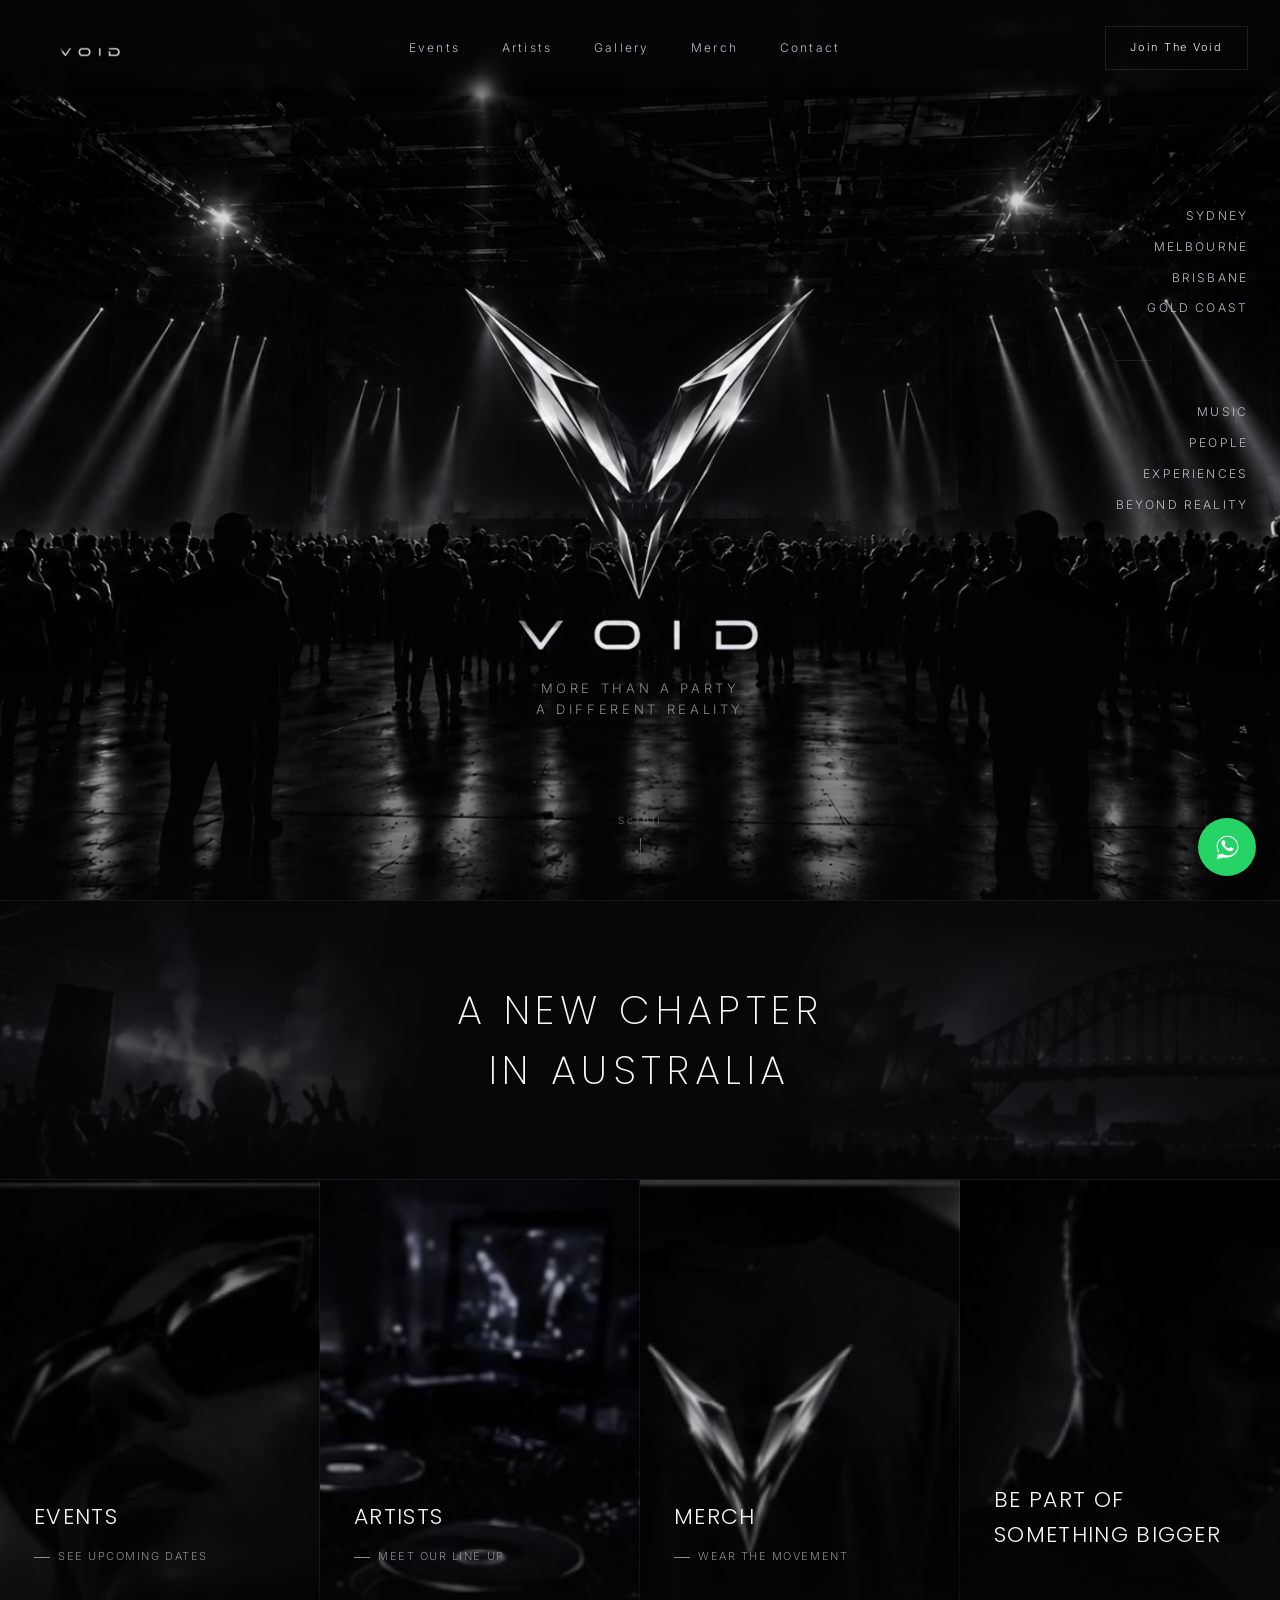
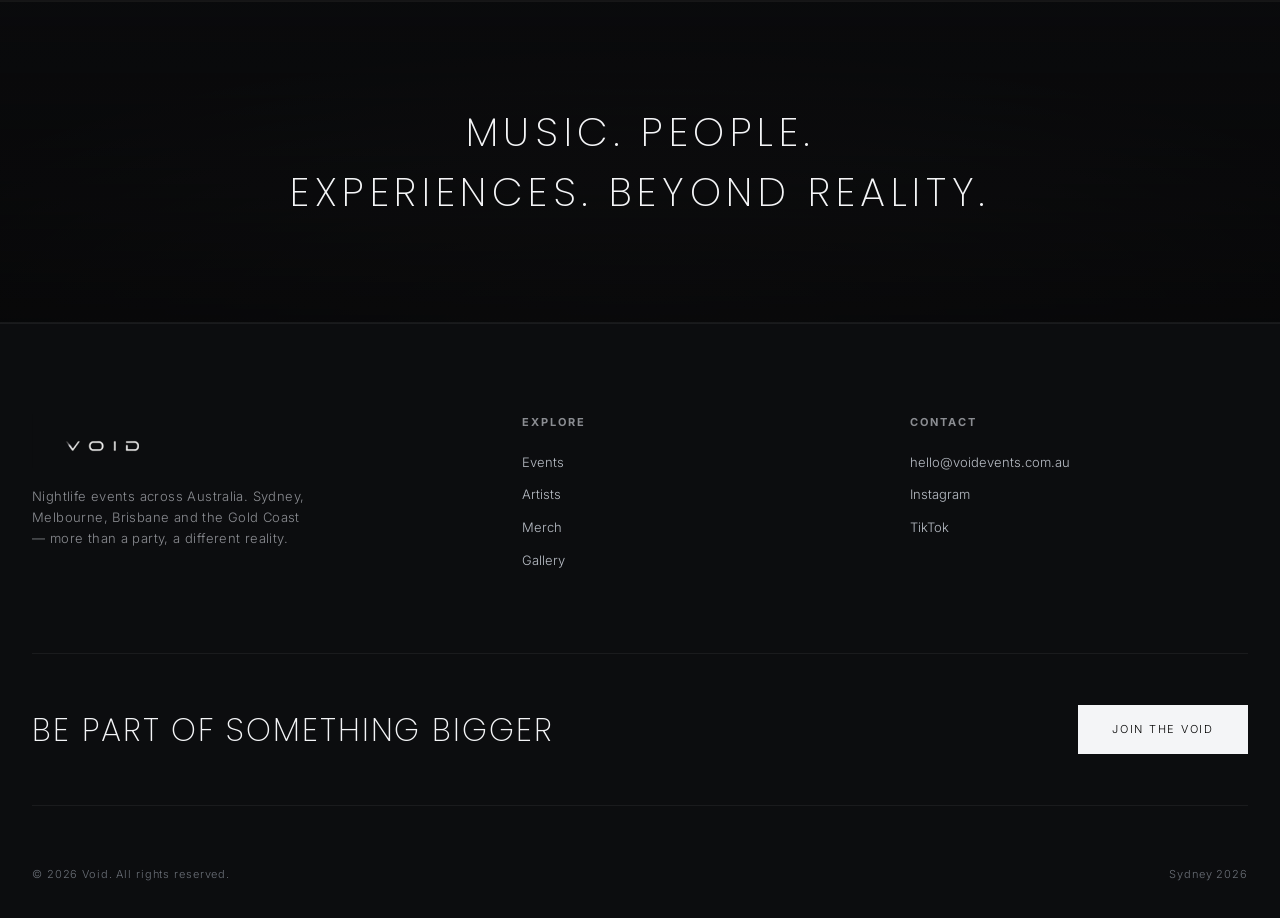
==== index.html @ 82a49cd1 "First commit site Void" ====
<!DOCTYPE html>
<html lang="pt-BR">
<head>
<meta charset="UTF-8">
<meta name="viewport" content="width=device-width, initial-scale=1.0">
<title>VOID — More Than A Party. A Different Reality.</title>
<meta name="description" content="VOID — eventos de música eletrônica em Sydney, Melbourne, Brisbane e Gold Coast. Mais que uma festa, uma realidade diferente.">
<link rel="preconnect" href="https://fonts.googleapis.com">
<link rel="preconnect" href="https://fonts.gstatic.com" crossorigin>
<link href="https://fonts.googleapis.com/css2?family=Poppins:wght@200;300;400;600&family=Inter:wght@300;400;500&display=swap" rel="stylesheet">
<link rel="stylesheet" href="assets/style.css">
</head>
<body>

<header>
  <nav class="nav">
    <a href="index.html"><img src="assets/img/void-logo.png" alt="VOID" class="logo-img"></a>
    <ul class="nav-links">
      <li><a href="events.html">Events</a></li>
      <li><a href="artists.html">Artists</a></li>
      <li><a href="index.html#gallery">Gallery</a></li>
      <li><a href="merch.html">Merch</a></li>
      <li><a href="contact.html">Contact</a></li>
    </ul>
    <a href="contact.html" class="nav-cta">Join The Void</a>
    <button class="burger" id="burger" aria-label="Open menu" aria-expanded="false">
      <span></span><span></span><span></span>
    </button>
  </nav>
</header>

<div class="mobile-panel" id="mobilePanel">
  <a href="events.html">Events</a>
  <a href="artists.html">Artists</a>
  <a href="index.html#gallery">Gallery</a>
  <a href="merch.html">Merch</a>
  <a href="contact.html">Contact</a>
  <a href="contact.html" class="nav-cta">Join The Void</a>
</div>

<section class="hero" id="top">
  <div class="hero-grid">
    <h1 class="sr-only">VOID — More Than A Party, A Different Reality</h1>
    <div class="hero-center">
      <img src="assets/img/void-logo-full.png" alt="VOID" class="logo-mark-full">
      <!-- EDITE A FRASE DE EFEITO AQUI -->
      <p class="hero-tagline">
        <span>More Than A Party</span>
        <span>A Different Reality</span>
      </p>
    </div>

    <div class="hero-side">
      <!-- EDITE AS CIDADES AQUI -->
      <ul>
        <li>Sydney</li>
        <li>Melbourne</li>
        <li>Brisbane</li>
        <li>Gold Coast</li>
      </ul>
      <div class="rule"></div>
      <!-- EDITE AS PALAVRAS-CHAVE AQUI -->
      <ul>
        <li>Music</li>
        <li>People</li>
        <li>Experiences</li>
        <li>Beyond Reality</li>
      </ul>
    </div>
  </div>

  <div class="scroll-cue">Scroll</div>
</section>

<section class="chapter-photo">
  <!-- EDITE O TÍTULO DO BANNER AQUI -->
  <h2>A New Chapter<br>In Australia</h2>
</section>

<section class="feature-grid">
  <a class="feature" href="events.html" style="background-image:url('assets/img/feature-events.png');">
    <div class="feature-label">Events</div>
    <div class="feature-link"><span class="bar"></span>See Upcoming Dates</div>
  </a>
  <a class="feature" href="artists.html" style="background-image:url('assets/img/feature-artists.png');">
    <div class="feature-label">Artists</div>
    <div class="feature-link"><span class="bar"></span>Meet Our Line Up</div>
  </a>
  <a class="feature" href="merch.html" style="background-image:url('assets/img/feature-merch.png');">
    <div class="feature-label">Merch</div>
    <div class="feature-link"><span class="bar"></span>Wear The Movement</div>
  </a>
  <a class="feature plain" href="contact.html" style="background-image:url('assets/img/feature-bigger.png');">
    <div class="feature-label">Be Part Of<br>Something Bigger</div>
  </a>
</section>

<section id="gallery" class="chapter" style="padding:100px 32px;">
  <h2>Music. People.<br>Experiences. Beyond Reality.</h2>
</section>

<footer id="contact">
  <div class="footer-top">
    <div class="footer-brand">
      <img src="assets/img/void-logo.png" alt="VOID" class="logo-img-lg" style="margin-bottom:18px;">
      <p>Nightlife events across Australia. Sydney, Melbourne, Brisbane and the Gold Coast — more than a party, a different reality.</p>
    </div>
    <div class="footer-col">
      <h4>Explore</h4>
      <ul>
        <li><a href="events.html">Events</a></li>
        <li><a href="artists.html">Artists</a></li>
        <li><a href="merch.html">Merch</a></li>
        <li><a href="index.html#gallery">Gallery</a></li>
      </ul>
    </div>
    <div class="footer-col">
      <h4>Contact</h4>
      <ul>
        <li><a href="mailto:hello@voidevents.com.au">hello@voidevents.com.au</a></li>
        <li><a href="#">Instagram</a></li>
        <li><a href="#">TikTok</a></li>
      </ul>
    </div>
  </div>

  <div class="footer-cta">
    <h3>Be part of something bigger</h3>
    <a href="contact.html" class="btn-solid">Join The Void</a>
  </div>

  <div class="footer-bottom">
    <span>© 2026 Void. All rights reserved.</span>
    <span>Sydney 2026</span>
  </div>
</footer>

<script src="assets/script.js"></script>
<a href="https://wa.me/61424786289" class="whatsapp-float" target="_blank" rel="noopener" aria-label="Falar no WhatsApp">
  <svg viewBox="0 0 32 32" fill="white" xmlns="http://www.w3.org/2000/svg"><path d="M16.004 3C9.377 3 4 8.373 4 15c0 2.386.7 4.61 1.902 6.478L4 29l7.72-1.867A11.94 11.94 0 0 0 16.004 27C22.63 27 28 21.627 28 15S22.63 3 16.004 3Zm0 21.818c-2.02 0-3.9-.59-5.48-1.605l-.393-.242-4.58 1.107 1.128-4.463-.256-.412A9.77 9.77 0 0 1 5.2 15c0-5.96 4.848-10.818 10.804-10.818S26.808 9.04 26.808 15 21.96 24.818 16.004 24.818Zm5.94-8.146c-.325-.163-1.923-.95-2.222-1.058-.298-.108-.516-.163-.733.163-.217.326-.842 1.058-1.033 1.276-.19.217-.38.244-.706.081-.325-.163-1.373-.506-2.615-1.612-.967-.862-1.62-1.926-1.81-2.252-.19-.326-.02-.502.143-.664.147-.146.325-.38.488-.57.163-.19.217-.326.325-.543.108-.217.054-.407-.027-.57-.081-.163-.733-1.767-1.005-2.42-.264-.635-.532-.55-.733-.56l-.624-.011c-.217 0-.57.081-.868.407-.298.326-1.14 1.114-1.14 2.718 0 1.604 1.167 3.154 1.33 3.37.163.217 2.297 3.508 5.566 4.92.778.336 1.385.537 1.858.687.78.248 1.49.213 2.052.13.626-.094 1.923-.786 2.194-1.545.27-.76.27-1.41.19-1.545-.081-.136-.298-.217-.624-.38Z"/></svg>
</a>
</body>
</html>
---- assets/style.css ----
:root{
  --black: #060607;
  --black-2: #0c0d0f;
  --black-3: #121316;
  --line: rgba(255,255,255,0.10);
  --line-soft: rgba(255,255,255,0.06);
  --silver-1: #f4f5f7;
  --silver-2: #b9bec6;
  --silver-3: #6b7078;
  --grey-text: #8b8d92;
  --pink: #ff1f8f;
  --pink-dim: rgba(255,31,143,0.35);
}

*{margin:0;padding:0;box-sizing:border-box;}
html{scroll-behavior:smooth;}
body{
  background:var(--black);
  color:var(--silver-1);
  font-family:'Inter',sans-serif;
  font-weight:300;
  line-height:1.6;
  overflow-x:hidden;
}
.wordmark{
  font-family:'Poppins',sans-serif;
  font-weight:200;
  letter-spacing:0.5em;
  text-transform:uppercase;
}
a{color:inherit;text-decoration:none;}
ul{list-style:none;}
img{max-width:100%;display:block;}
::selection{background:var(--pink);color:#000;}
a:focus-visible, button:focus-visible, input:focus-visible, textarea:focus-visible, select:focus-visible{
  outline:1px solid var(--pink);
  outline-offset:4px;
}

.container{width:100%;max-width:1360px;margin:0 auto;padding:0 32px;}

/* ---------- NAV ---------- */
header{
  position:fixed; top:0; left:0; right:0; z-index:100;
  background:linear-gradient(to bottom, rgba(6,6,7,0.92), rgba(6,6,7,0));
  backdrop-filter:blur(6px);
}
.nav{
  display:flex; align-items:center; justify-content:space-between;
  padding:26px 32px; max-width:1360px; margin:0 auto;
}
.logo-small{font-family:'Poppins',sans-serif; font-weight:300; font-size:20px; letter-spacing:0.55em;}
.logo-img{height:44px; width:auto; display:block;}
.logo-img-lg{height:54px; width:auto; display:block;}
.sr-only{
  position:absolute; width:1px; height:1px; padding:0; margin:-1px; overflow:hidden;
  clip:rect(0,0,0,0); white-space:nowrap; border:0;
}
.nav-links{display:flex; gap:42px; font-size:12px; letter-spacing:0.18em; color:var(--silver-2);}
.nav-links a{position:relative; padding-bottom:4px; transition:color .25s ease;}
.nav-links a::after{content:""; position:absolute; left:0; bottom:0; width:0; height:1px; background:var(--silver-1); transition:width .3s ease;}
.nav-links a:hover{color:var(--silver-1);}
.nav-links a:hover::after{width:100%;}
.nav-links a.active{color:var(--silver-1);}
.nav-links a.active::after{width:100%;}
.nav-cta{
  font-size:11px; letter-spacing:0.16em; padding:12px 24px; border:1px solid var(--line);
  color:var(--silver-1); white-space:nowrap; transition:border-color .25s ease, background .25s ease;
}
.nav-cta:hover{border-color:var(--silver-1); background:rgba(255,255,255,0.04);}

.burger{display:none; flex-direction:column; gap:5px; background:none; border:none; cursor:pointer; padding:8px;}
.burger span{width:22px; height:1px; background:var(--silver-1); display:block; transition:transform .3s ease, opacity .3s ease;}
.burger.open span:nth-child(1){transform:translateY(6px) rotate(45deg);}
.burger.open span:nth-child(2){opacity:0;}
.burger.open span:nth-child(3){transform:translateY(-6px) rotate(-45deg);}

.mobile-panel{
  display:none; position:fixed; inset:0; z-index:99; background:var(--black);
  padding:110px 32px 40px; flex-direction:column; gap:28px;
}
.mobile-panel.open{display:flex;}
.mobile-panel a{
  font-family:'Poppins',sans-serif; font-size:22px; letter-spacing:0.12em; font-weight:300;
  color:var(--silver-1); border-bottom:1px solid var(--line-soft); padding-bottom:20px;
}
.mobile-panel .nav-cta{align-self:flex-start; margin-top:8px;}

/* ---------- HERO (home) ---------- */
.hero{
  position:relative; min-height:100vh; display:flex; align-items:center; padding-top:120px;
  background:
    radial-gradient(ellipse 700px 460px at 50% 46%, rgba(6,6,7,0.5) 0%, rgba(6,6,7,0.2) 55%, rgba(6,6,7,0) 100%),
    linear-gradient(180deg, rgba(6,6,7,0.55) 0%, rgba(6,6,7,0.05) 22%, rgba(6,6,7,0.15) 65%, rgba(6,6,7,0.6) 100%),
    url('img/hero-bee.png') center 42%/cover no-repeat,
    var(--black);
  overflow:hidden;
}
.hero-grid{
  position:relative; width:100%; max-width:1360px; margin:0 auto; padding:60px 32px 90px;
  min-height:calc(100vh - 210px);
  display:flex; flex-direction:column; justify-content:center; align-items:center;
}
.hero-center{text-align:center; position:relative; z-index:1;}
.logo-mark-full{
  width:min(400px, 72vw); margin:0 auto 8px; display:block;
  filter:drop-shadow(0 0 18px rgba(255,255,255,0.06));
  animation:float 7s ease-in-out infinite, glow-pulse 5s ease-in-out infinite;
}
@keyframes glow-pulse{
  0%,100%{filter:drop-shadow(0 0 14px rgba(255,255,255,0.05));}
  50%{filter:drop-shadow(0 0 30px rgba(255,255,255,0.12));}
}
.logo-mark{width:min(320px, 60vw); margin:0 auto 8px; filter:drop-shadow(0 0 40px rgba(255,255,255,0.08)); animation:float 7s ease-in-out infinite;}
@keyframes float{0%,100%{transform:translateY(0);} 50%{transform:translateY(-10px);}}
.hero-wordmark{
  font-size:clamp(38px, 7vw, 76px); letter-spacing:0.42em; font-weight:200;
  background:linear-gradient(180deg, var(--silver-1) 0%, var(--silver-2) 45%, var(--silver-3) 100%);
  -webkit-background-clip:text; background-clip:text; color:transparent; margin-bottom:22px;
}
.hero-tagline{font-size:13px; letter-spacing:0.28em; color:var(--grey-text); text-transform:uppercase;}
.hero-tagline span{display:block;}
.hero-side{
  position:absolute; top:36px; right:32px;
  display:flex; flex-direction:column; gap:34px;
  font-size:12px; letter-spacing:0.18em; color:var(--silver-2); text-transform:uppercase;
  text-align:right; z-index:1;
}
.hero-side .rule{width:36px; height:1px; background:var(--line); margin:2px 0;}
.hero-side li{padding:4px 0; line-height:1.9;}
.scroll-cue{
  position:absolute; bottom:28px; left:50%; transform:translateX(-50%);
  font-size:10px; letter-spacing:0.3em; color:var(--silver-3);
  display:flex; flex-direction:column; align-items:center; gap:10px;
}
.scroll-cue::after{content:""; width:1px; height:34px; background:linear-gradient(var(--silver-3), transparent); animation:pulse-line 2.2s ease-in-out infinite;}
@keyframes pulse-line{0%,100%{opacity:.3;} 50%{opacity:1;}}

/* ---------- PAGE HERO (sub-pages) ---------- */
.page-hero{
  position:relative; padding:190px 32px 90px; text-align:center;
  background:
    linear-gradient(180deg, rgba(6,6,7,0.88), rgba(6,6,7,0.94)),
    url('img/chapter-bg.png') center/cover no-repeat,
    var(--black);
  border-bottom:1px solid var(--line-soft);
}
.page-hero .eyebrow{font-size:11px; letter-spacing:0.24em; color:var(--grey-text); text-transform:uppercase; margin-bottom:18px;}
.page-hero h1{
  font-family:'Poppins',sans-serif; font-weight:200; letter-spacing:0.1em;
  font-size:clamp(32px, 6vw, 58px); text-transform:uppercase;
}
.page-hero p{margin-top:22px; color:var(--grey-text); font-size:14px; max-width:520px; margin-left:auto; margin-right:auto;}

/* ---------- CHAPTER BANNER ---------- */
.chapter{
  position:relative; padding:130px 32px; text-align:center;
  background:linear-gradient(180deg, rgba(6,6,7,0.4), rgba(6,6,7,0.85)),
    radial-gradient(ellipse 1200px 400px at 50% 100%, rgba(255,255,255,0.06), transparent 70%), var(--black-2);
  border-top:1px solid var(--line-soft); border-bottom:1px solid var(--line-soft); overflow:hidden;
}
.chapter-photo{
  position:relative; min-height:280px; display:flex; align-items:center; justify-content:center;
  padding:60px 32px; text-align:center;
  background:
    linear-gradient(180deg, rgba(6,6,7,0.72), rgba(6,6,7,0.72)),
    url('img/chapter-bg.png') center/cover no-repeat,
    var(--black-2);
  border-top:1px solid var(--line-soft); border-bottom:1px solid var(--line-soft);
}
.chapter-photo h2{
  position:relative;
  font-family:'Poppins',sans-serif; font-weight:200; letter-spacing:0.14em;
  font-size:clamp(22px, 4vw, 40px); line-height:1.5; text-transform:uppercase;
}
@media (max-width:960px){
  .chapter-photo{min-height:340px; background-position:65% center;}
}
.chapter h2{
  position:relative; font-family:'Poppins',sans-serif; font-weight:200;
  font-size:clamp(22px, 4vw, 40px); letter-spacing:0.14em; line-height:1.5; text-transform:uppercase;
}

/* ---------- FEATURE GRID ---------- */
.feature-grid{display:grid; grid-template-columns:repeat(4, 1fr); border-bottom:1px solid var(--line-soft);}
.feature{
  position:relative; min-height:420px; padding:34px; display:flex; flex-direction:column; justify-content:flex-end;
  border-right:1px solid var(--line-soft); background-color:var(--black-2);
  background-size:cover; background-position:center top;
  overflow:hidden; isolation:isolate;
}
.feature:last-child{border-right:none;}
.feature::before{
  content:""; position:absolute; inset:0; z-index:0;
  background:linear-gradient(180deg, rgba(6,6,7,0) 40%, rgba(6,6,7,0.55) 100%);
  transition:background .35s ease;
}
.feature:hover::before{background:linear-gradient(180deg, rgba(6,6,7,0.05) 30%, rgba(6,6,7,0.75) 100%);}
.feature-label{font-family:'Poppins',sans-serif; font-weight:300; font-size:22px; letter-spacing:0.06em; text-transform:uppercase; position:relative; z-index:1; margin-bottom:14px;}
.feature-link{position:relative; z-index:1; font-size:11px; letter-spacing:0.14em; text-transform:uppercase; color:var(--grey-text); display:inline-flex; align-items:center; gap:8px;}
.feature-link .bar{width:16px; height:1px; background:var(--grey-text);}
.feature.plain{justify-content:flex-end; background-color:var(--black);}

/* ---------- GENERIC SECTION ---------- */
.section{padding:130px 32px;}
.section-head{
  max-width:1360px; margin:0 auto 70px; display:flex; align-items:flex-end; justify-content:space-between;
  gap:24px; flex-wrap:wrap;
}
.section-head h2{font-family:'Poppins',sans-serif; font-weight:200; font-size:clamp(26px, 4vw, 40px); letter-spacing:0.1em; text-transform:uppercase;}
.section-head p{font-size:12px; letter-spacing:0.1em; color:var(--grey-text); max-width:280px; text-align:right;}

/* ---------- EVENTS ---------- */
.event-list{max-width:1360px; margin:0 auto; display:flex; flex-direction:column; border-top:1px solid var(--line-soft);}
.event-row{
  display:grid; grid-template-columns:120px 1fr auto auto; align-items:center; gap:28px;
  padding:30px 8px; border-bottom:1px solid var(--line-soft); transition:background .25s ease;
}
.event-row:hover{background:var(--black-2);}
.event-date{font-family:'Poppins',sans-serif; letter-spacing:0.08em;}
.event-date .day{font-size:30px; font-weight:200; display:block; color:var(--silver-1);}
.event-date .month{font-size:11px; letter-spacing:0.2em; color:var(--grey-text); text-transform:uppercase;}
.event-info h3{font-size:17px; font-weight:400; letter-spacing:0.02em; margin-bottom:6px;}
.event-info span{font-size:12px; color:var(--grey-text); letter-spacing:0.05em;}
.event-city{font-size:11px; letter-spacing:0.16em; text-transform:uppercase; color:var(--silver-2); border:1px solid var(--line); padding:8px 16px; white-space:nowrap;}
.event-ticket{font-size:11px; letter-spacing:0.14em; text-transform:uppercase; color:var(--silver-1); white-space:nowrap; display:inline-flex; align-items:center; gap:8px;}
.event-ticket .bar{width:16px; height:1px; background:var(--silver-1);}

/* ---------- ARTISTS ---------- */
.artist-grid{max-width:1360px; margin:0 auto; display:grid; grid-template-columns:repeat(3, 1fr); gap:2px; background:var(--line-soft);}
.artist-card{background:var(--black); padding:0; position:relative; overflow:hidden;}
.artist-visual{
  height:320px; position:relative; display:flex; align-items:center; justify-content:center;
  background:radial-gradient(circle at 30% 20%, rgba(255,255,255,0.08), transparent 55%), var(--black-2);
}
.artist-visual svg{width:70px; opacity:0.85;}
.artist-body{padding:26px 28px 32px;}
.artist-body h3{font-family:'Poppins',sans-serif; font-weight:300; font-size:18px; letter-spacing:0.06em; text-transform:uppercase; margin-bottom:8px;}
.artist-body p{font-size:12px; color:var(--grey-text); letter-spacing:0.03em; margin-bottom:16px;}
.artist-tags{display:flex; gap:8px; flex-wrap:wrap;}
.artist-tags span{font-size:10px; letter-spacing:0.12em; text-transform:uppercase; color:var(--silver-3); border:1px solid var(--line-soft); padding:5px 10px;}

/* ---------- MERCH / SHOP ---------- */
.shop-grid{max-width:1360px; margin:0 auto; display:grid; grid-template-columns:repeat(3, 1fr); gap:28px;}
.shirt-card{background:var(--black-2); border:1px solid var(--line-soft); padding:36px 30px 26px; display:flex; flex-direction:column;}
.shirt-visual{position:relative; height:260px; display:flex; align-items:center; justify-content:center; margin-bottom:24px;}
.shirt-svg{width:180px;}
.shirt-meta{display:flex; justify-content:space-between; align-items:baseline; border-top:1px solid var(--line-soft); padding-top:16px; margin-top:auto;}
.shirt-meta .name{font-family:'Poppins',sans-serif; font-size:13px; letter-spacing:0.08em; text-transform:uppercase;}
.shirt-meta .price{font-size:13px; color:var(--silver-2);}
.shirt-cta{
  margin-top:20px; font-size:11px; letter-spacing:0.14em; text-transform:uppercase; text-align:center;
  padding:14px; border:1px solid var(--line); color:var(--silver-1); transition:border-color .25s ease, background .25s ease;
}
.shirt-cta:hover{border-color:var(--silver-1); background:rgba(255,255,255,0.04);}

/* ---------- CONTACT FORM ---------- */
.contact-wrap{max-width:760px; margin:0 auto; padding:0 32px;}
.form-row{display:grid; grid-template-columns:1fr 1fr; gap:24px; margin-bottom:24px;}
.field{display:flex; flex-direction:column; gap:10px;}
.field.full{grid-column:1 / -1;}
.field label{font-size:11px; letter-spacing:0.16em; text-transform:uppercase; color:var(--grey-text);}
.field input, .field select, .field textarea{
  background:var(--black-2); border:1px solid var(--line); color:var(--silver-1);
  padding:14px 16px; font-family:'Inter',sans-serif; font-size:14px; font-weight:300;
  transition:border-color .25s ease;
}
.field input:focus, .field select:focus, .field textarea:focus{border-color:var(--silver-1); outline:none;}
.field textarea{resize:vertical; min-height:130px;}
.field .error{font-size:11px; color:var(--pink); min-height:14px;}
.submit-btn{
  width:100%; padding:18px; background:var(--silver-1); color:#000; border:none; cursor:pointer;
  font-size:12px; letter-spacing:0.18em; text-transform:uppercase; transition:opacity .25s ease;
}
.submit-btn:hover{opacity:.85;}
.form-status{margin-top:20px; font-size:13px; letter-spacing:0.03em; text-align:center; min-height:20px;}
.form-status.success{color:#7ef2b0;}
.form-status.error{color:var(--pink);}
.contact-info{max-width:760px; margin:0 auto 70px; display:grid; grid-template-columns:repeat(3,1fr); gap:24px; text-align:center; padding:0 32px;}
.contact-info div h4{font-size:11px; letter-spacing:0.18em; text-transform:uppercase; color:var(--grey-text); margin-bottom:10px;}
.contact-info div p, .contact-info div a{font-size:14px; color:var(--silver-2);}

/* ---------- FOOTER ---------- */
footer{padding:90px 32px 34px; background:var(--black-2); border-top:1px solid var(--line-soft);}
.footer-top{max-width:1360px; margin:0 auto 70px; display:grid; grid-template-columns:1.3fr 1fr 1fr; gap:50px;}
.footer-brand .logo-small{display:block; margin-bottom:18px;}
.footer-brand p{font-size:13px; color:var(--grey-text); max-width:280px; letter-spacing:0.03em;}
.footer-col h4{font-size:11px; letter-spacing:0.18em; text-transform:uppercase; color:var(--grey-text); margin-bottom:20px;}
.footer-col li{font-size:13px; margin-bottom:12px; color:var(--silver-2);}
.footer-col a:hover{color:var(--silver-1);}
.footer-cta{
  max-width:1360px; margin:0 auto 60px; padding:50px 0; border-top:1px solid var(--line-soft); border-bottom:1px solid var(--line-soft);
  display:flex; align-items:center; justify-content:space-between; gap:24px; flex-wrap:wrap;
}
.footer-cta h3{font-family:'Poppins',sans-serif; font-weight:200; font-size:clamp(22px,3.4vw,32px); letter-spacing:0.06em; text-transform:uppercase;}
.btn-solid{
  font-size:11px; letter-spacing:0.16em; text-transform:uppercase; padding:16px 34px; background:var(--silver-1);
  color:#000; white-space:nowrap; transition:opacity .25s ease; border:none; cursor:pointer;
}
.btn-solid:hover{opacity:.85;}
.footer-bottom{max-width:1360px; margin:0 auto; display:flex; justify-content:space-between; font-size:11px; letter-spacing:0.08em; color:var(--silver-3); flex-wrap:wrap; gap:10px;}

/* ---------- WHATSAPP FLOAT ---------- */
.whatsapp-float{
  position:fixed;
  right:24px;
  bottom:24px;
  z-index:200;
  width:58px;
  height:58px;
  border-radius:50%;
  background:#25D366;
  display:flex;
  align-items:center;
  justify-content:center;
  box-shadow:0 6px 22px rgba(0,0,0,0.45);
  transition:transform .25s ease, box-shadow .25s ease;
}
.whatsapp-float:hover{
  transform:scale(1.08);
  box-shadow:0 8px 28px rgba(0,0,0,0.55);
}
.whatsapp-float svg{width:29px; height:29px;}
@media (max-width:560px){
  .whatsapp-float{right:16px; bottom:16px; width:52px; height:52px;}
  .whatsapp-float svg{width:26px; height:26px;}
}

/* ---------- RESPONSIVE ---------- */
@media (max-width:960px){
  .nav-links{display:none;}
  .nav-cta{display:none;}
  .burger{display:flex;}
  .hero-grid{padding-top:20px;}
  .hero-side{
    position:static; margin-top:36px; align-items:center; text-align:center;
    flex-direction:row; flex-wrap:wrap; justify-content:center; gap:20px 34px;
  }
  .hero-side .rule{display:none;}
  .feature-grid{grid-template-columns:1fr 1fr;}
  .feature{min-height:280px; border-bottom:1px solid var(--line-soft);}
  .shop-grid{grid-template-columns:1fr 1fr;}
  .artist-grid{grid-template-columns:1fr 1fr;}
  .section-head{flex-direction:column; align-items:flex-start;}
  .section-head p{text-align:left;}
  .footer-top{grid-template-columns:1fr; gap:40px;}
  .event-row{grid-template-columns:1fr; gap:14px; text-align:left;}
  .contact-info{grid-template-columns:1fr; gap:34px;}
}
@media (max-width:560px){
  .container, .nav, .hero-grid, .chapter, .section, footer, .page-hero{padding-left:20px; padding-right:20px;}
  .feature-grid{grid-template-columns:1fr;}
  .feature{border-right:none;}
  .hero-wordmark{letter-spacing:0.28em;}
  .footer-cta{flex-direction:column; align-items:flex-start;}
  .shop-grid{grid-template-columns:1fr;}
  .artist-grid{grid-template-columns:1fr;}
  .form-row{grid-template-columns:1fr;}
}

@media (prefers-reduced-motion: reduce){*{animation:none !important; transition:none !important;}}
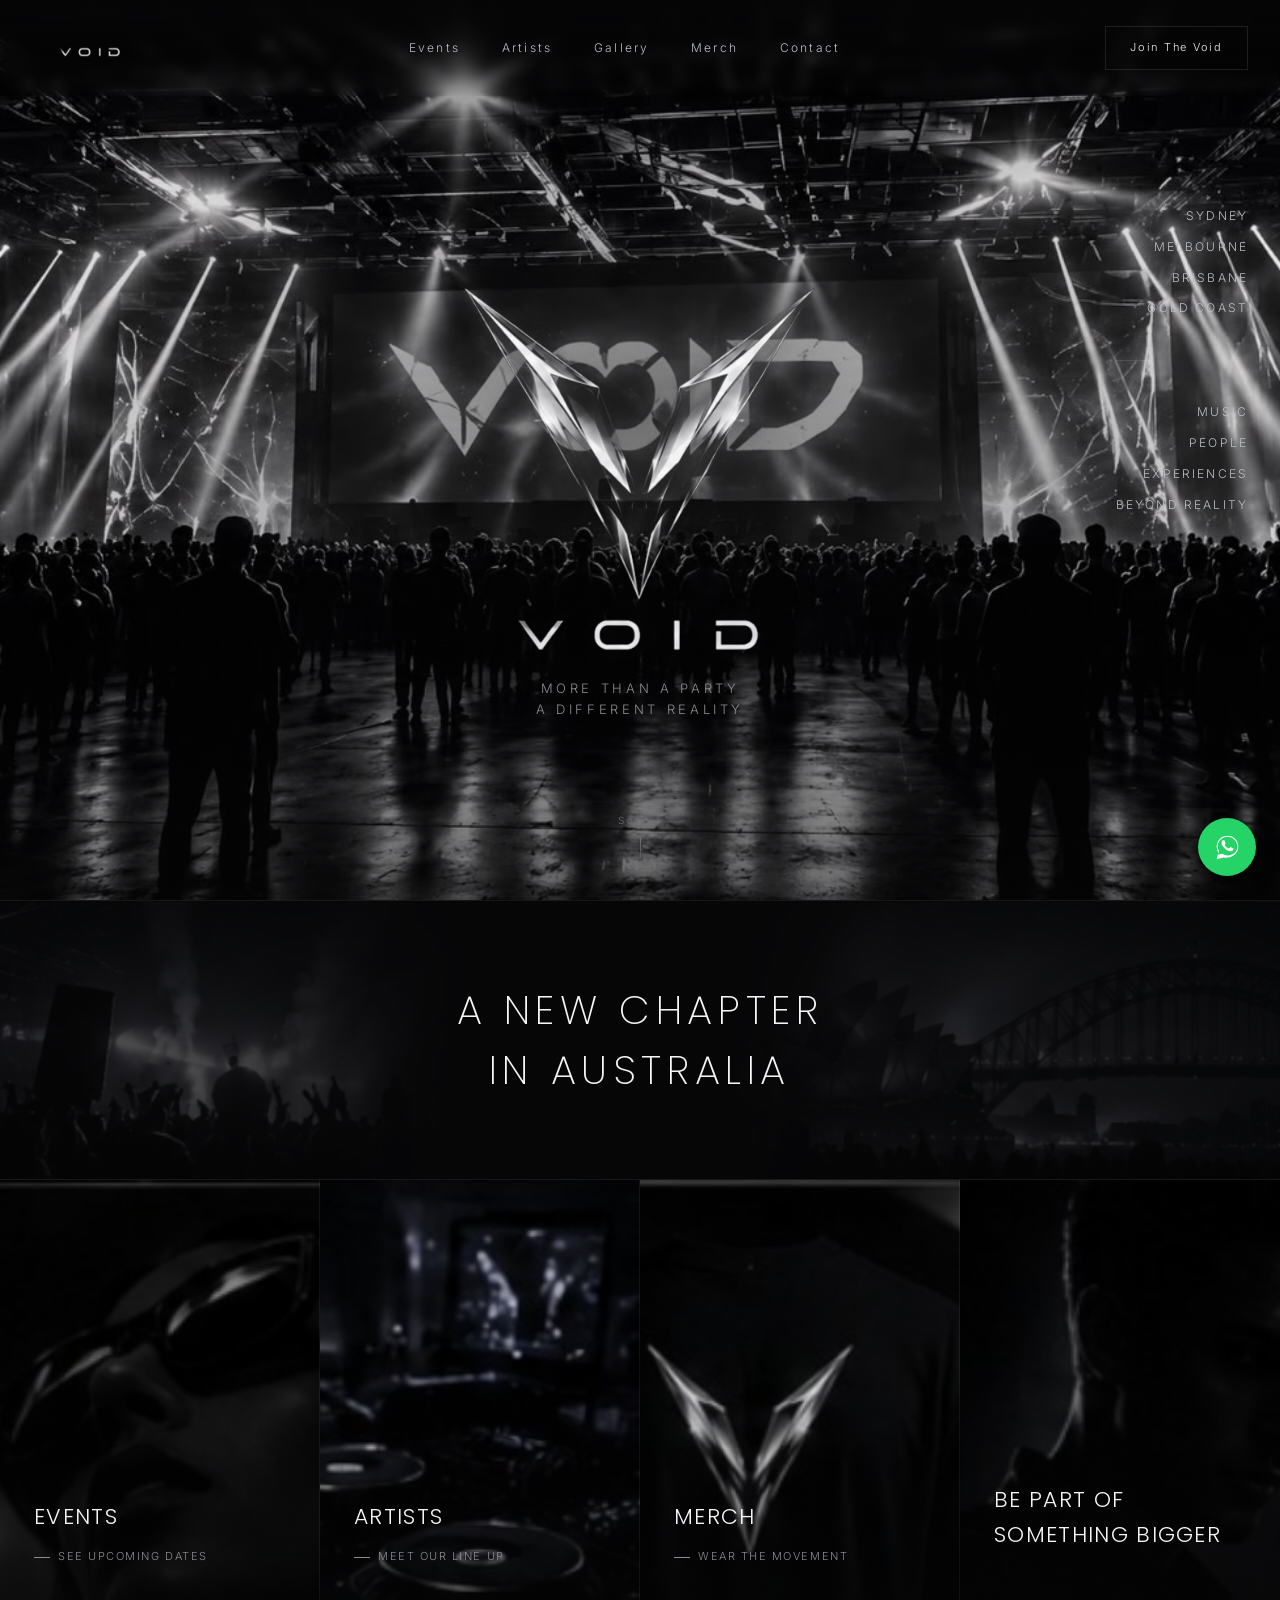
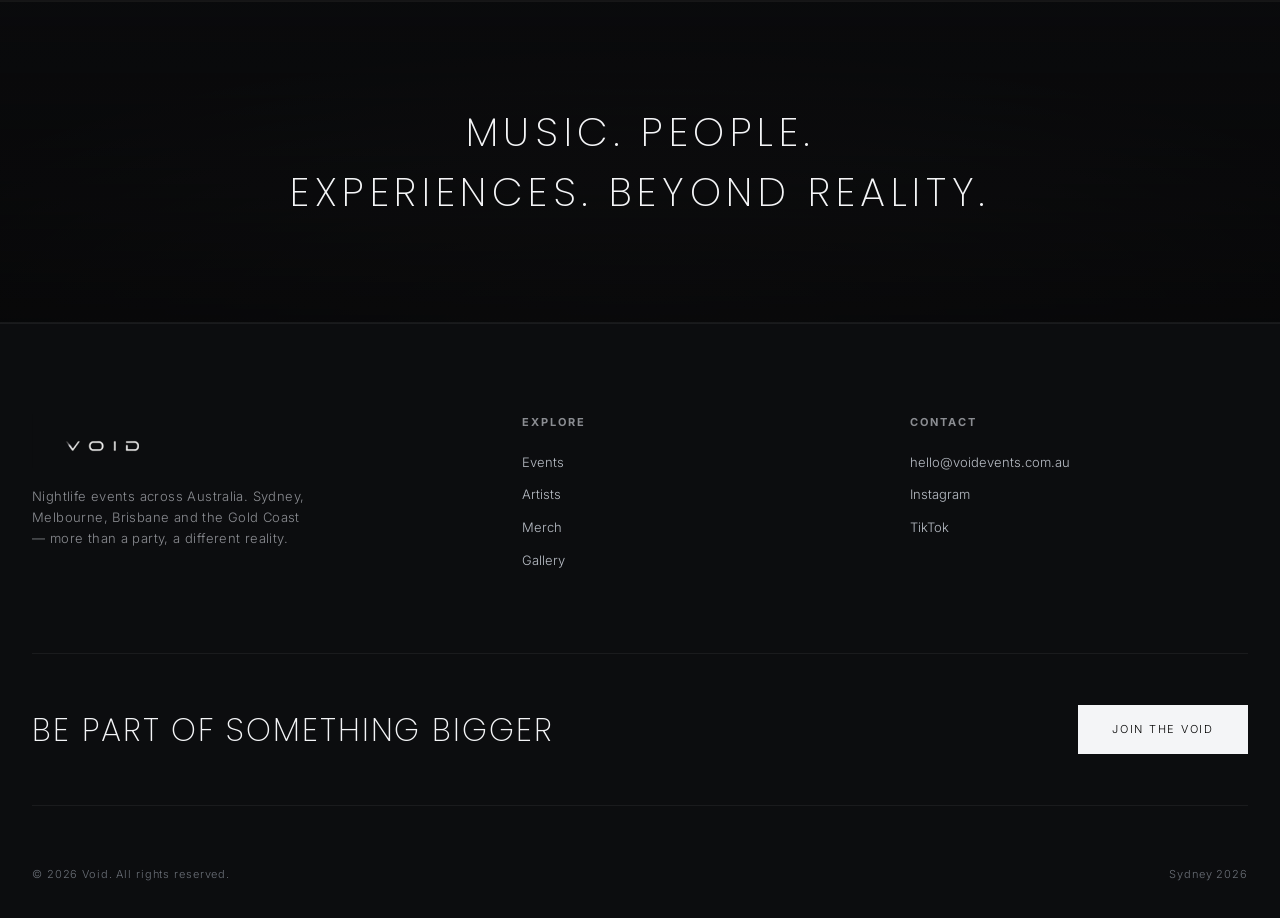
==== commit 47dab8c9: "adiciona suporte a PWA (app install)" ====
--- a/index.html
+++ b/index.html
@@ -3,12 +3,18 @@
 <head>
 <meta charset="UTF-8">
 <meta name="viewport" content="width=device-width, initial-scale=1.0">
-<title>VOID — More Than A Party. A Different Reality.</title>
+<title>VOID — Sydney, Melbourne, Brisbane & Gold Coast</title>
 <meta name="description" content="VOID — eventos de música eletrônica em Sydney, Melbourne, Brisbane e Gold Coast. Mais que uma festa, uma realidade diferente.">
 <link rel="preconnect" href="https://fonts.googleapis.com">
 <link rel="preconnect" href="https://fonts.gstatic.com" crossorigin>
 <link href="https://fonts.googleapis.com/css2?family=Poppins:wght@200;300;400;600&family=Inter:wght@300;400;500&display=swap" rel="stylesheet">
 <link rel="stylesheet" href="assets/style.css">
+<link rel="manifest" href="manifest.json">
+<meta name="theme-color" content="#060607">
+<link rel="apple-touch-icon" href="assets/icons/apple-touch-icon.png">
+<meta name="apple-mobile-web-app-capable" content="yes">
+<meta name="apple-mobile-web-app-status-bar-style" content="black-translucent">
+<meta name="apple-mobile-web-app-title" content="VOID">
 </head>
 <body>
 
--- a/assets/style.css
+++ b/assets/style.css
@@ -92,7 +92,7 @@
   background:
     radial-gradient(ellipse 700px 460px at 50% 46%, rgba(6,6,7,0.5) 0%, rgba(6,6,7,0.2) 55%, rgba(6,6,7,0) 100%),
     linear-gradient(180deg, rgba(6,6,7,0.55) 0%, rgba(6,6,7,0.05) 22%, rgba(6,6,7,0.15) 65%, rgba(6,6,7,0.6) 100%),
-    url('img/hero-bee.png') center 42%/cover no-repeat,
+    url('img/hero-bg.jpg') center 42%/cover no-repeat,
     var(--black);
   overflow:hidden;
 }
